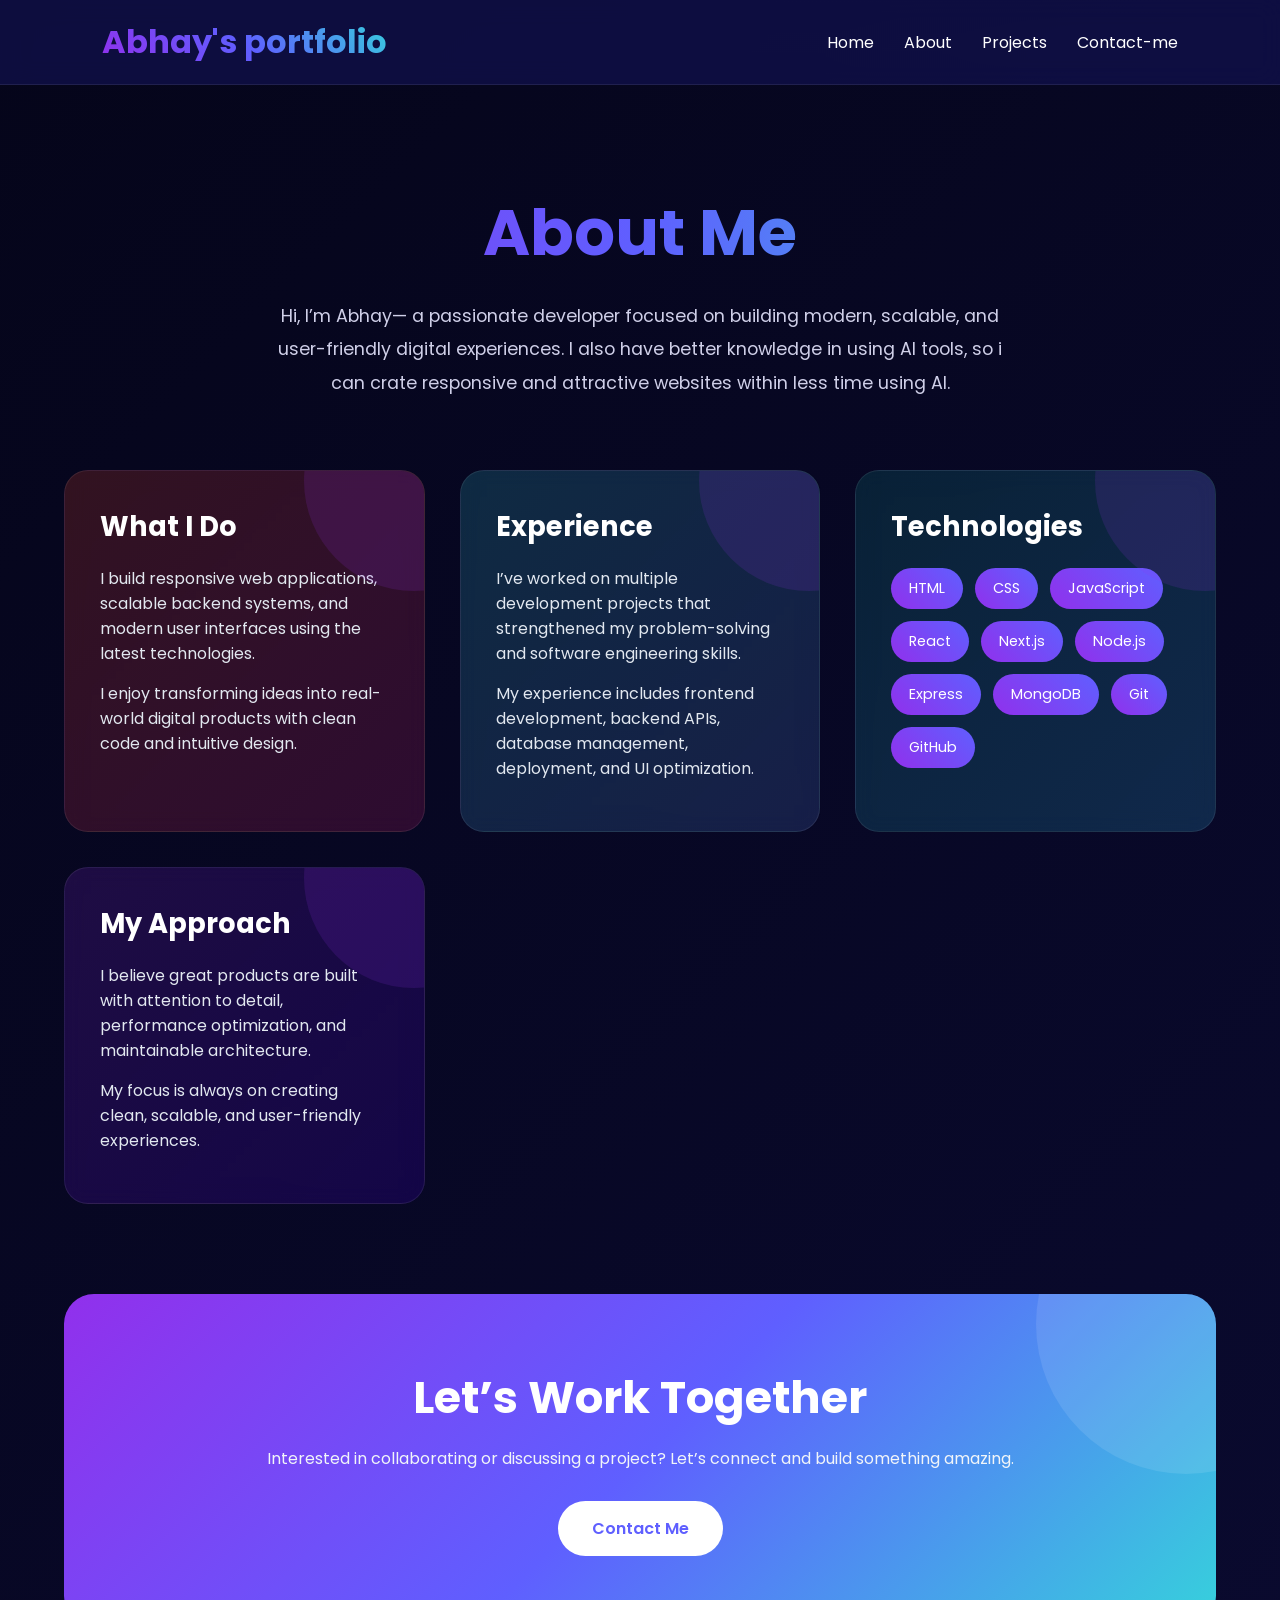
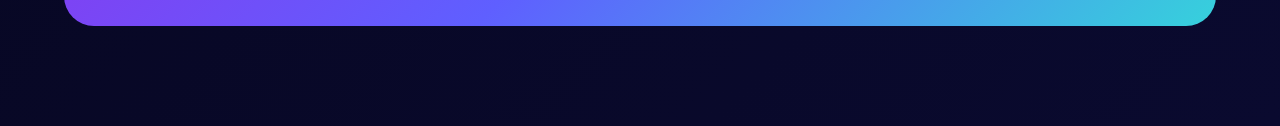
==== about.html @ e063c7d1 "Initial portfolio website" ====
<!DOCTYPE html>
<html lang="en">
<head>
  <meta charset="UTF-8" />
  <meta name="viewport" content="width=device-width, initial-scale=1.0" />
  <title>About Me | Portfolio</title>
  <link rel="stylesheet" href="about.css">
</head>
<body>
     <nav>
            <div class="left">Abhay's portfolio</div>
            <div class="right">
                <ul>
                    <li><a href="index.html">Home</a></li>
                    <li><a href="about.html">About</a></li>
                    <li><a href="projects.html">Projects</a></li>
                    <li><a href="contact.html">Contact-me</a></li>
                </ul>
            </div>
        </nav>

  <section class="container">

    <!-- Header -->
    <div class="about-header">
      <h1>About Me</h1>
      <p>
        Hi, I’m Abhay— a passionate developer focused on building modern,
        scalable, and user-friendly digital experiences.  I also have better knowledge in using AI tools, so i can crate responsive and attractive websites within less time using AI.
      </p>
    </div>

    <!-- About Grid -->
    <div class="about-grid">

      <!-- What I Do -->
      <div class="card">
        <h2>What I Do</h2>
        <p>
          I build responsive web applications, scalable backend systems,
          and modern user interfaces using the latest technologies.
        </p>

        <p>
          I enjoy transforming ideas into real-world digital products
          with clean code and intuitive design.
        </p>
      </div>

      <!-- Experience -->
      <div class="card">
        <h2>Experience</h2>
        <p>
          I’ve worked on multiple development projects that strengthened my
          problem-solving and software engineering skills.
        </p>

        <p>
          My experience includes frontend development, backend APIs,
          database management, deployment, and UI optimization.
        </p>
      </div>

      <!-- Technologies -->
      <div class="card">
        <h2>Technologies</h2>

        <div class="skills">
          <span class="skill">HTML</span>
          <span class="skill">CSS</span>
          <span class="skill">JavaScript</span>
          <span class="skill">React</span>
          <span class="skill">Next.js</span>
          <span class="skill">Node.js</span>
          <span class="skill">Express</span>
          <span class="skill">MongoDB</span>
          <span class="skill">Git</span>
          <span class="skill">GitHub</span>
        </div>
      </div>

      <!-- My Approach -->
      <div class="card">
        <h2>My Approach</h2>

        <p>
          I believe great products are built with attention to detail,
          performance optimization, and maintainable architecture.
        </p>

        <p>
          My focus is always on creating clean, scalable,
          and user-friendly experiences.
        </p>
      </div>

    </div>

    <!-- CTA -->
    <div class="cta">
      <h2>Let’s Work Together</h2>

      <p>
        Interested in collaborating or discussing a project?
        Let’s connect and build something amazing.
      </p>

      <a href="contact.html">Contact Me</a>
    </div>

  </section>

</body>
</html>
---- about.css ----
@import url('https://fonts.googleapis.com/css2?family=Poppins:wght@300;400;500;600;700&display=swap');
*{
    margin:0;
    padding:0;
    box-sizing:border-box;
}

html{
    scroll-behavior:smooth;
}

body{
    background:linear-gradient(135deg,#05051a,#0a0a2f);
    color:white;
    font-family:"Poppins",sans-serif;
    overflow-x:hidden;
}

/* ================= NAVBAR ================= */

nav{
    display:flex;
    justify-content:space-between;
    align-items:center;

    padding:18px 8%;

    background:rgba(18,18,79,0.7);

    backdrop-filter:blur(12px);

    position:sticky;
    top:0;
    z-index:1000;

    border-bottom:1px solid rgba(255,255,255,0.08);
}

/* LOGO */

.left{
    font-size:2rem;
    font-weight:700;

    background:linear-gradient(
        45deg,
        #9130ec,
        #5f5fff,
        #36d1dc
    );

    -webkit-background-clip:text;
    -webkit-text-fill-color:transparent;
}

/* NAV LINKS */

nav ul{
    display:flex;
    gap:30px;
}

nav ul li{
    list-style:none;
}

nav ul li a{
    text-decoration:none;
    color:white;

    position:relative;

    transition:.3s ease;
}

/* UNDERLINE EFFECT */

nav ul li a::after{
    content:"";

    position:absolute;

    left:0;
    bottom:-6px;

    width:0%;
    height:3px;

    border-radius:20px;

    background:linear-gradient(
        90deg,
        #9130ec,
        #5f5fff
    );

    transition:.4s ease;
}

nav ul li a:hover::after{
    width:100%;
}

nav ul li a:hover{
    color:#9130ec;
}

/* ================= CONTAINER ================= */

.container{
    width:90%;
    max-width:1200px;

    margin:auto;
    padding:100px 0;
}

/* ================= HEADER ================= */

.about-header{
    text-align:center;
    margin-bottom:70px;
}

.about-header h1{
    font-size:4rem;
    margin-bottom:20px;

    background:linear-gradient(
        90deg,
        #9130ec,
        #5f5fff,
        #36d1dc
    );

    -webkit-background-clip:text;
    -webkit-text-fill-color:transparent;
}

.about-header p{
    max-width:750px;
    margin:auto;

    color:#cfcfe8;

    line-height:1.9;
    font-size:1.1rem;
}

/* ================= GRID ================= */

.about-grid{
    display:grid;

    grid-template-columns:
    repeat(auto-fit,minmax(320px,1fr));

    gap:35px;
}

/* ================= CARDS ================= */

.card{
    position:relative;
    overflow:hidden;

    padding:35px;

    border-radius:24px;

    background:rgba(255,255,255,0.05);

    backdrop-filter:blur(10px);

    border:1px solid rgba(255,255,255,0.08);

    transition:.4s ease;
}

/* GLOW EFFECT */

.card::before{
    content:"";

    position:absolute;

    width:220px;
    height:220px;

    background:rgba(145,48,236,0.15);

    border-radius:50%;

    top:-100px;
    right:-100px;
}

.card:hover{
    transform:translateY(-12px);

    border-color:#9130ec;

    box-shadow:
    0 0 25px rgba(145,48,236,0.4);
}

/* DIFFERENT CARD COLORS */

.card:nth-child(1){
    background:linear-gradient(
        135deg,
        rgba(255,81,47,0.18),
        rgba(221,36,118,0.18)
    );
}

.card:nth-child(2){
    background:linear-gradient(
        135deg,
        rgba(54,209,220,0.18),
        rgba(91,134,229,0.18)
    );
}

.card:nth-child(3){
    background:linear-gradient(
        135deg,
        rgba(17,153,142,0.18),
        rgba(56,190,239,0.18)
    );
}

.card:nth-child(4){
    background:linear-gradient(
        135deg,
        rgba(142,45,226,0.18),
        rgba(74,0,224,0.18)
    );
}

/* CARD TITLE */

.card h2{
    margin-bottom:18px;
    font-size:1.7rem;

    color:white;
}

/* CARD TEXT */

.card p{
    color:#e2e8f0;
    margin-bottom:15px;
}

/* ================= SKILLS ================= */

.skills{
    display:flex;
    flex-wrap:wrap;

    gap:12px;

    margin-top:20px;
}

.skill{
    padding:10px 18px;

    border-radius:50px;

    background:linear-gradient(
        45deg,
        #9130ec,
        #5f5fff
    );

    color:white;

    font-size:.9rem;

    border:none;

    transition:.3s ease;
}

.skill:hover{
    transform:translateY(-3px);

    box-shadow:
    0 0 15px rgba(145,48,236,0.7);
}

/* ================= CTA ================= */

.cta{
    margin-top:90px;

    text-align:center;

    padding:70px 30px;

    border-radius:30px;

    background:linear-gradient(
        135deg,
        #9130ec,
        #5f5fff,
        #36d1dc
    );

    position:relative;

    overflow:hidden;
}

/* CTA GLOW */

.cta::before{
    content:"";

    position:absolute;

    width:300px;
    height:300px;

    background:rgba(255,255,255,0.1);

    border-radius:50%;

    top:-120px;
    right:-120px;
}

.cta h2{
    font-size:2.8rem;
    margin-bottom:15px;

    position:relative;
}

.cta p{
    margin-bottom:30px;

    color:#f1f5f9;

    position:relative;
}

/* CTA BUTTON */

.cta a{
    display:inline-block;

    padding:15px 34px;

    border-radius:50px;

    text-decoration:none;

    background:white;

    color:#5f5fff;

    font-weight:600;

    transition:.4s ease;

    position:relative;
}

.cta a:hover{
    background:#0a0a2f;

    color:white;

    transform:translateY(-4px);

    box-shadow:
    0 0 20px rgba(255,255,255,0.3);
}

/* ================= RESPONSIVE ================= */

@media(max-width:768px){

    nav{
        flex-direction:column;
        gap:15px;
    }

    nav ul{
        flex-wrap:wrap;
        justify-content:center;
        gap:18px;
    }

    .about-header h1{
        font-size:2.8rem;
    }

    .cta h2{
        font-size:2rem;
    }

    .container{
        padding:70px 0;
    }

}
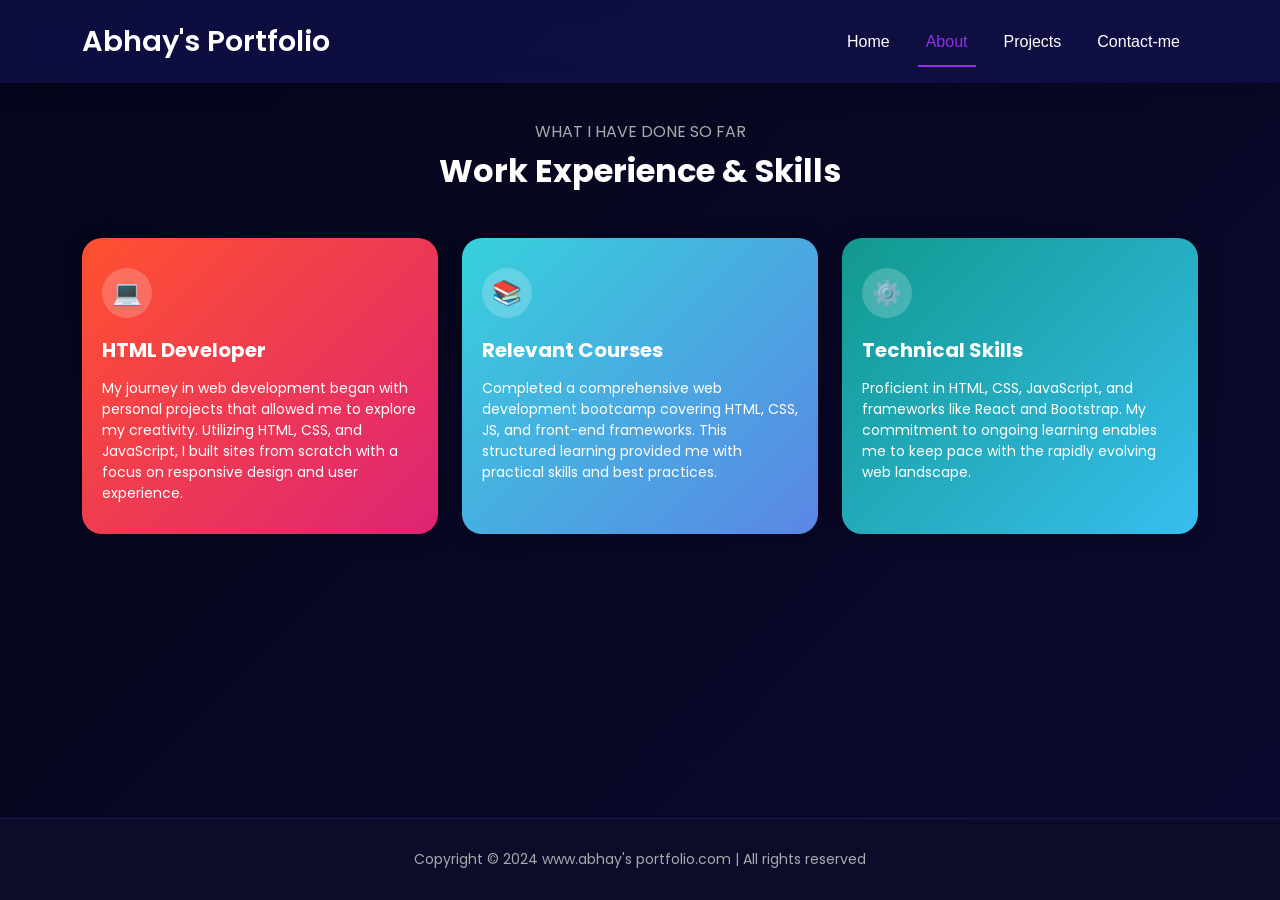
==== commit 9add16ce: "updated website pages and improve styling and deleted unused files" ====
--- a/about.html
+++ b/about.html
@@ -1,114 +1,77 @@
 <!DOCTYPE html>
 <html lang="en">
 <head>
-  <meta charset="UTF-8" />
-  <meta name="viewport" content="width=device-width, initial-scale=1.0" />
-  <title>About Me | Portfolio</title>
-  <link rel="stylesheet" href="about.css">
+    <meta charset="UTF-8">
+    <meta name="viewport" content="width=device-width, initial-scale=1.0">
+    <title>About Abhay</title>
+    <link href="https://cdn.jsdelivr.net/npm/bootstrap@5.3.2/dist/css/bootstrap.min.css" rel="stylesheet">
+    <link href="https://fonts.googleapis.com/css2?family=Poppins:wght@300;400;500;600;700&display=swap" rel="stylesheet">
+    <link rel="stylesheet" href="style.css">
 </head>
 <body>
-     <nav>
-            <div class="left">Abhay's portfolio</div>
-            <div class="right">
-                <ul>
-                    <li><a href="index.html">Home</a></li>
-                    <li><a href="about.html">About</a></li>
-                    <li><a href="projects.html">Projects</a></li>
-                    <li><a href="contact.html">Contact-me</a></li>
+
+    <!-- NAVBAR -->
+    <nav class="navbar navbar-expand-lg fixed-top">
+        <div class="container">
+            <a class="navbar-brand" href="index.html">Abhay's Portfolio</a>
+            <button class="navbar-toggler" type="button" data-bs-toggle="collapse" data-bs-target="#navbarNav">
+                <span class="navbar-toggler-icon"></span>
+            </button>
+            <div class="collapse navbar-collapse" id="navbarNav">
+                <ul class="navbar-nav ms-auto">
+                    <li class="nav-item"><a class="nav-link" href="index.html">Home</a></li>
+                    <li class="nav-item"><a class="nav-link active" href="about.html">About</a></li>
+                    <li class="nav-item"><a class="nav-link" href="projects.html">Projects</a></li>
+                    <li class="nav-item"><a class="nav-link" href="contact.html">Contact-me</a></li>
                 </ul>
             </div>
-        </nav>
+        </div>
+    </nav>
 
-  <section class="container">
+    <!-- MAIN CONTENT -->
+    <main class="page-header-padding">
+        <div class="container">
+            <div class="text-center mb-5">
+                <span class="text-grey text-uppercase tracking-wide">What I have done so far</span>
+                <h2 class="fw-bold mt-2">Work Experience & Skills</h2>
+            </div>
+            
+            <div class="row g-4 justify-content-center">
+                <!-- Card 1 -->
+                <div class="col-md-6 col-lg-4">
+                    <div class="card gradient-card card-1">
+                        <div class="card-icon">💻</div>
+                        <h5 class="fw-bold mb-3">HTML Developer</h5>
+                        <p class="small mb-0">My journey in web development began with personal projects that allowed me to explore my creativity. Utilizing HTML, CSS, and JavaScript, I built sites from scratch with a focus on responsive design and user experience.</p>
+                    </div>
+                </div>
+                <!-- Card 2 -->
+                <div class="col-md-6 col-lg-4">
+                    <div class="card gradient-card card-2">
+                        <div class="card-icon">📚</div>
+                        <h5 class="fw-bold mb-3">Relevant Courses</h5>
+                        <p class="small mb-0">Completed a comprehensive web development bootcamp covering HTML, CSS, JS, and front-end frameworks. This structured learning provided me with practical skills and best practices.</p>
+                    </div>
+                </div>
+                <!-- Card 3 -->
+                <div class="col-md-6 col-lg-4">
+                    <div class="card gradient-card card-3">
+                        <div class="card-icon">⚙️</div>
+                        <h5 class="fw-bold mb-3">Technical Skills</h5>
+                        <p class="small mb-0">Proficient in HTML, CSS, JavaScript, and frameworks like React and Bootstrap. My commitment to ongoing learning enables me to keep pace with the rapidly evolving web landscape.</p>
+                    </div>
+                </div>
+            </div>
+        </div>
+    </main>
 
-    <!-- Header -->
-    <div class="about-header">
-      <h1>About Me</h1>
-      <p>
-        Hi, I’m Abhay— a passionate developer focused on building modern,
-        scalable, and user-friendly digital experiences.  I also have better knowledge in using AI tools, so i can crate responsive and attractive websites within less time using AI.
-      </p>
-    </div>
+    <!-- FOOTER -->
+    <footer>
+        <div class="container text-center">
+            <p class="text-grey small mb-0">Copyright &copy; 2024 www.abhay's portfolio.com | All rights reserved</p>
+        </div>
+    </footer>
 
-    <!-- About Grid -->
-    <div class="about-grid">
-
-      <!-- What I Do -->
-      <div class="card">
-        <h2>What I Do</h2>
-        <p>
-          I build responsive web applications, scalable backend systems,
-          and modern user interfaces using the latest technologies.
-        </p>
-
-        <p>
-          I enjoy transforming ideas into real-world digital products
-          with clean code and intuitive design.
-        </p>
-      </div>
-
-      <!-- Experience -->
-      <div class="card">
-        <h2>Experience</h2>
-        <p>
-          I’ve worked on multiple development projects that strengthened my
-          problem-solving and software engineering skills.
-        </p>
-
-        <p>
-          My experience includes frontend development, backend APIs,
-          database management, deployment, and UI optimization.
-        </p>
-      </div>
-
-      <!-- Technologies -->
-      <div class="card">
-        <h2>Technologies</h2>
-
-        <div class="skills">
-          <span class="skill">HTML</span>
-          <span class="skill">CSS</span>
-          <span class="skill">JavaScript</span>
-          <span class="skill">React</span>
-          <span class="skill">Next.js</span>
-          <span class="skill">Node.js</span>
-          <span class="skill">Express</span>
-          <span class="skill">MongoDB</span>
-          <span class="skill">Git</span>
-          <span class="skill">GitHub</span>
-        </div>
-      </div>
-
-      <!-- My Approach -->
-      <div class="card">
-        <h2>My Approach</h2>
-
-        <p>
-          I believe great products are built with attention to detail,
-          performance optimization, and maintainable architecture.
-        </p>
-
-        <p>
-          My focus is always on creating clean, scalable,
-          and user-friendly experiences.
-        </p>
-      </div>
-
-    </div>
-
-    <!-- CTA -->
-    <div class="cta">
-      <h2>Let’s Work Together</h2>
-
-      <p>
-        Interested in collaborating or discussing a project?
-        Let’s connect and build something amazing.
-      </p>
-
-      <a href="contact.html">Contact Me</a>
-    </div>
-
-  </section>
-
+    <script src="https://cdn.jsdelivr.net/npm/bootstrap@5.3.2/dist/js/bootstrap.bundle.min.js"></script>
 </body>
 </html>
--- a/style.css
+++ b/style.css
@@ -0,0 +1,186 @@
+/* === BASE STYLES & COLORS === */
+:root {
+    --primary-purple: #9130ec;
+    --primary-blue: #5f5fff;
+    --bg-dark-1: #05051a;
+    --bg-dark-2: #0a0a2f;
+    --text-grey: #aaa;
+}
+
+body {
+    background: linear-gradient(135deg, var(--bg-dark-1), var(--bg-dark-2));
+    color: white;
+    font-family: "Poppins", sans-serif;
+    overflow-x: hidden;
+    display: flex;
+    flex-direction: column;
+    min-height: 100vh;
+}
+
+main {
+    flex-grow: 1; 
+}
+
+
+.navbar {
+    background: rgba(18, 18, 79, 0.7) !important;
+    backdrop-filter: blur(10px);
+    box-shadow: 0 4px 30px rgba(0, 0, 0, 0.1);
+    padding: 15px 0;
+    transition: all 0.3s ease;
+}
+
+.navbar-brand {
+    font-size: 1.8rem;
+    font-weight: 600;
+    color: white !important;
+}
+
+.nav-link {
+    color: white !important;
+    font-weight: 500;
+    position: relative;
+    margin: 0 10px;
+    transition: 0.3s;
+}
+
+.nav-link::after {
+    content: "";
+    position: absolute;
+    width: 0%;
+    height: 2px;
+    background: var(--primary-purple);
+    left: 0;
+    bottom: -5px;
+    transition: 0.3s;
+}
+
+.nav-link:hover::after, .nav-link.active::after {
+    width: 100%;
+}
+
+.nav-link:hover, .nav-link.active {
+    color: var(--primary-purple) !important;
+}
+
+.navbar-toggler {
+    border: 1px solid var(--primary-purple);
+    background-color: rgba(145, 48, 236, 0.1);
+}
+
+.navbar-toggler-icon {
+    filter: invert(1);
+}
+
+
+.text-purple { color: var(--primary-purple); }
+.text-blue { color: var(--primary-blue); }
+.text-grey { color: var(--text-grey); }
+
+.section-padding { padding: 100px 0; }
+.page-header-padding { padding-top: 120px; padding-bottom: 60px; } /* For sub-pages to clear navbar */
+
+
+.btn-gradient {
+    padding: 10px 24px;
+    background: linear-gradient(45deg, var(--primary-purple), var(--primary-blue));
+    border: none;
+    border-radius: 6px;
+    color: white;
+    font-weight: 500;
+    transition: 0.3s;
+    text-decoration: none;
+    display: inline-block;
+}
+
+.btn-gradient:hover {
+    transform: translateY(-3px);
+    box-shadow: 0 0 15px var(--primary-purple);
+    color: white;
+}
+
+
+#home {
+    min-height: 100vh;
+    display: flex;
+    align-items: center;
+    padding-top: 80px; 
+}
+
+.hero-text { font-size: 1.9rem; }
+.typed-text { font-weight: 600; color: var(--primary-blue); }
+
+.hero-img {
+    width: 100%;
+    max-width: 420px;
+    border-radius: 15px;
+    box-shadow: 0 0 40px rgba(145, 48, 236, 0.4);
+    animation: float 6s ease-in-out infinite;
+}
+
+@keyframes float {
+    0% { transform: translateY(0px); }
+    50% { transform: translateY(-20px); }
+    100% { transform: translateY(0px); }
+}
+
+.gradient-card {
+    border-radius: 20px;
+    padding: 30px 20px;
+    height: 100%;
+    color: white;
+    transition: 0.4s;
+    box-shadow: 0 0 20px rgba(0, 0, 0, 0.3);
+    border: none;
+}
+
+.gradient-card:hover {
+    transform: translateY(-12px) scale(1.03);
+    box-shadow: 0 0 30px rgba(145, 48, 236, 0.6);
+}
+
+.card-icon {
+    width: 50px;
+    height: 50px;
+    background: rgba(255,255,255,0.2);
+    border-radius: 50%;
+    display: flex;
+    align-items: center;
+    justify-content: center;
+    margin-bottom: 20px;
+    font-size: 24px;
+}
+
+.card-1 { background: linear-gradient(135deg, #ff512f, #dd2476); }
+.card-2 { background: linear-gradient(135deg, #36d1dc, #5b86e5); }
+.card-3 { background: linear-gradient(135deg, #11998e, #38beef); }
+.card-4 { background: linear-gradient(135deg, #8e2de2, #4a00e0); }
+.card-5 { background: linear-gradient(135deg, #f7971e, #ea7917); }
+.card-6 { background: linear-gradient(135deg, #9130ec, #5f5fff); }
+
+/* === FORMS (Contact Section) === */
+.custom-form .form-control {
+    background: rgba(255, 255, 255, 0.05);
+    border: 1px solid rgba(145, 48, 236, 0.3);
+    color: white;
+    padding: 12px;
+    border-radius: 8px;
+}
+
+.custom-form .form-control:focus {
+    background: rgba(255, 255, 255, 0.1);
+    border-color: var(--primary-purple);
+    box-shadow: 0 0 15px rgba(145, 48, 236, 0.4);
+}
+
+.custom-form .form-control::placeholder {
+    color: #888;
+}
+
+
+footer {
+    background: #0b0b2a;
+    padding: 30px 0;
+    border-top: 1px solid rgba(145, 48, 236, 0.2);
+    margin-top: auto;
+}
